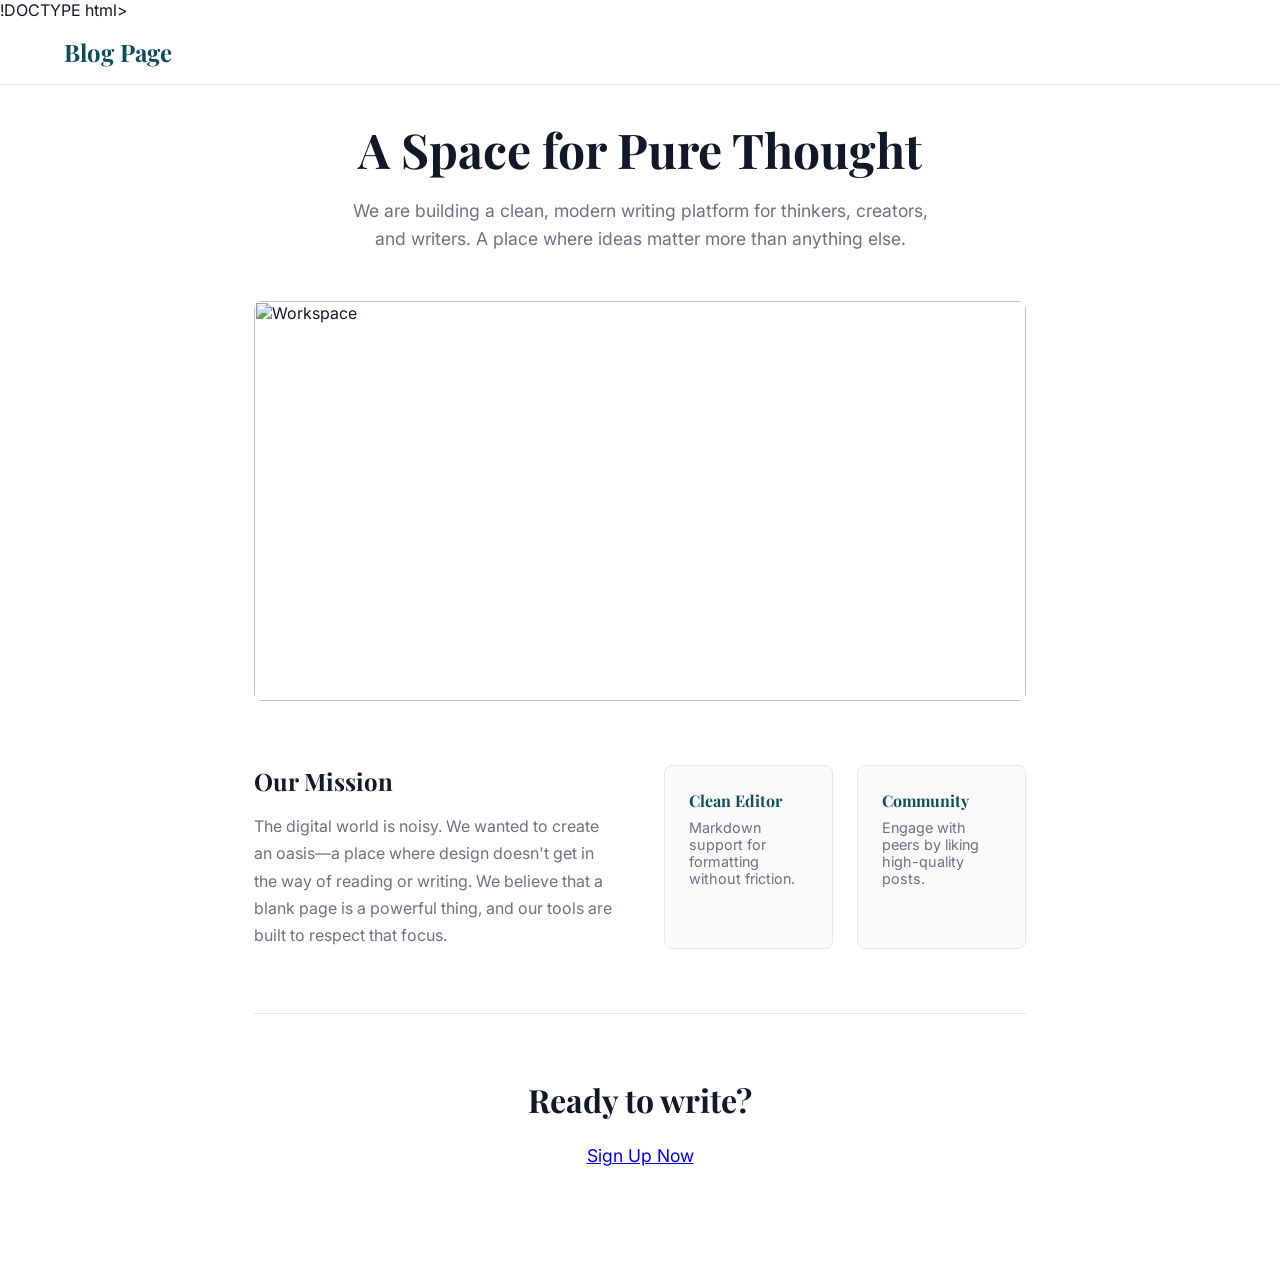
==== frontend/about.html @ 8136d5ba "authentication pages" ====
!DOCTYPE html>
<html lang="en">
<head>
    <meta charset="UTF-8">
    <meta name="viewport" content="width=device-width, initial-scale=1.0">
    <title>About - Blog Page</title>
    <link rel="stylesheet" href="css/style.css">
</head>
<body>
    <nav class="navbar">
        <a href="index.html" class="nav-brand">Blog Page</a>
        <div class="nav-links" id="nav-links">
            <!--Populated by JS ---->
        </div>
    </nav>

    <div class="container" style="max-width: 900px;">
        <div style="text-align: center; margin-bottom: 3rem;">
            <h1 style="font-size: 3rem; margin-bottom: 1rem;">A Space for Pure Thought</h1>
            <p style="color: var(--text-muted); font-size: 1.1rem; max-width: 600px; margin: 0 auto; line-height: 1.6;">
                We are building a clean, modern writing platform for thinkers, creators, and writers. A place where ideas matter more than anything else.
            </p>
        </div>

        <img src="https://images.unsplash.com/photo-1499951360447-b19be8fe80f5?ixlib=rb-4.0.3&auto=format&fit=crop&w=1200&q=80" alt="Workspace" style="width: 100%; height: 400px; object-fit: cover; border-radius: 8px; margin-bottom: 4rem;">
        
        <div style="display: grid; grid-template-columns: 1fr 1fr; gap: 3rem; margin-bottom: 4rem;">
            <div>
                <h3 style="font-size: 1.5rem; margin-bottom: 1rem;">Our Mission</h3>
                <p style="color: var(--text-muted); line-height: 1.7;">
                    The digital world is noisy. We wanted to create an oasis—a place where design doesn't get in the way of reading or writing. We believe that a blank page is a powerful thing, and our tools are built to respect that focus.
                </p>
            </div>
            <div style="display: grid; grid-template-columns: 1fr 1fr; gap: 1.5rem;">
                <div style="background: var(--bg-secondary); padding: 1.5rem; border-radius: 8px; border: 1px solid var(--border-color);">
                    <h4 style="margin-bottom: 0.5rem; color: var(--primary-color);">Clean Editor</h4>
                    <p style="font-size: 0.9rem; color: var(--text-muted);">Markdown support for formatting without friction.</p>
                </div>
                <div style="background: var(--bg-secondary); padding: 1.5rem; border-radius: 8px; border: 1px solid var(--border-color);">
                    <h4 style="margin-bottom: 0.5rem; color: var(--primary-color);">Community</h4>
                    <p style="font-size: 0.9rem; color: var(--text-muted);">Engage with peers by liking high-quality posts.</p>
                </div>
            </div>
        </div>

         <div style="text-align: center; padding: 4rem 0; border-top: 1px solid var(--border-color);">
            <h2 style="font-size: 2rem; margin-bottom: 1.5rem;">Ready to write?</h2>
            <a href="register.html" class="btn btn-primary" style="font-size: 1.1rem; padding: 0.8rem 2.5rem; border-radius: 6px;">Sign Up Now</a>
        </div>
    </div>
    
    <script src="js/api.js"></script>
    <script src="js/auth.js"></script>
    <script src="js/main.js"></script>
</body>
</html>
---- frontend/css/style.css ----
@import url('https://fonts.googleapis.com/css2?family=Inter:wght@300;400;500;600;700&family=Playfair+Display:wght@600;700&display=swap');

:root {
    --primary-color: #0f4c5c;
    --primary-hover: #0a3540;
    --bg-color: #ffffff;
    --bg-secondary: #fafafa;
    --card-bg: #ffffff;
    --text-main: #111827;
    --text-muted: #6b7280;
    --border-color: #e5e7eb;
    --danger: #ef4444;
    --success: #10b981;
}

* {
    margin: 0;
    padding: 0;
    box-sizing: border-box;
    font-family: 'Inter', sans-serif;
}

body {
    background-color: var(--bg-color);
    color: var(--text-main);
    min-height: 100vh;
    display: flex;
    flex-direction: column;
}
h1, h2, h3, h4, .nav-brand {
    font-family: 'Playfair Display', serif;
}

/* Layout */
.container {
    max-width: 1100px;
    margin: 0 auto;
    padding: 2rem 5%;
    flex: 1;
}

/* Navbar */
.navbar {
    display: flex;
    align-items: center;
    padding: 1rem 5%;
    background: var(--bg-color);
    border-bottom: 1px solid var(--border-color);
    position: sticky;
    top: 0;
    z-index: 100;
}
.nav-brand {
    flex: 1;
    font-size: 1.5rem;
    font-weight: 700;
    color: var(--primary-color);
    text-decoration: none;
    display: flex;
    align-items: center;
    gap: 0.5rem;
}

.nav-links {
    flex: 2;
    display: flex;
    align-items: center;
}

.nav-center-links {
    flex: 1;
    display: flex;
    gap: 2rem;
    justify-content: center;
}
.nav-center-links a {
    color: var(--text-muted);
    text-decoration: none;
    font-weight: 500;
    font-size: 0.95rem;
    transition: color 0.3s ease;
}

.nav-center-links a:hover, .nav-center-links a.active {
    color: var(--text-main);
}

.header-actions {
    flex: 1;
    display: flex;
    align-items: center;
    justify-content: flex-end;
    gap: 1.5rem;
}
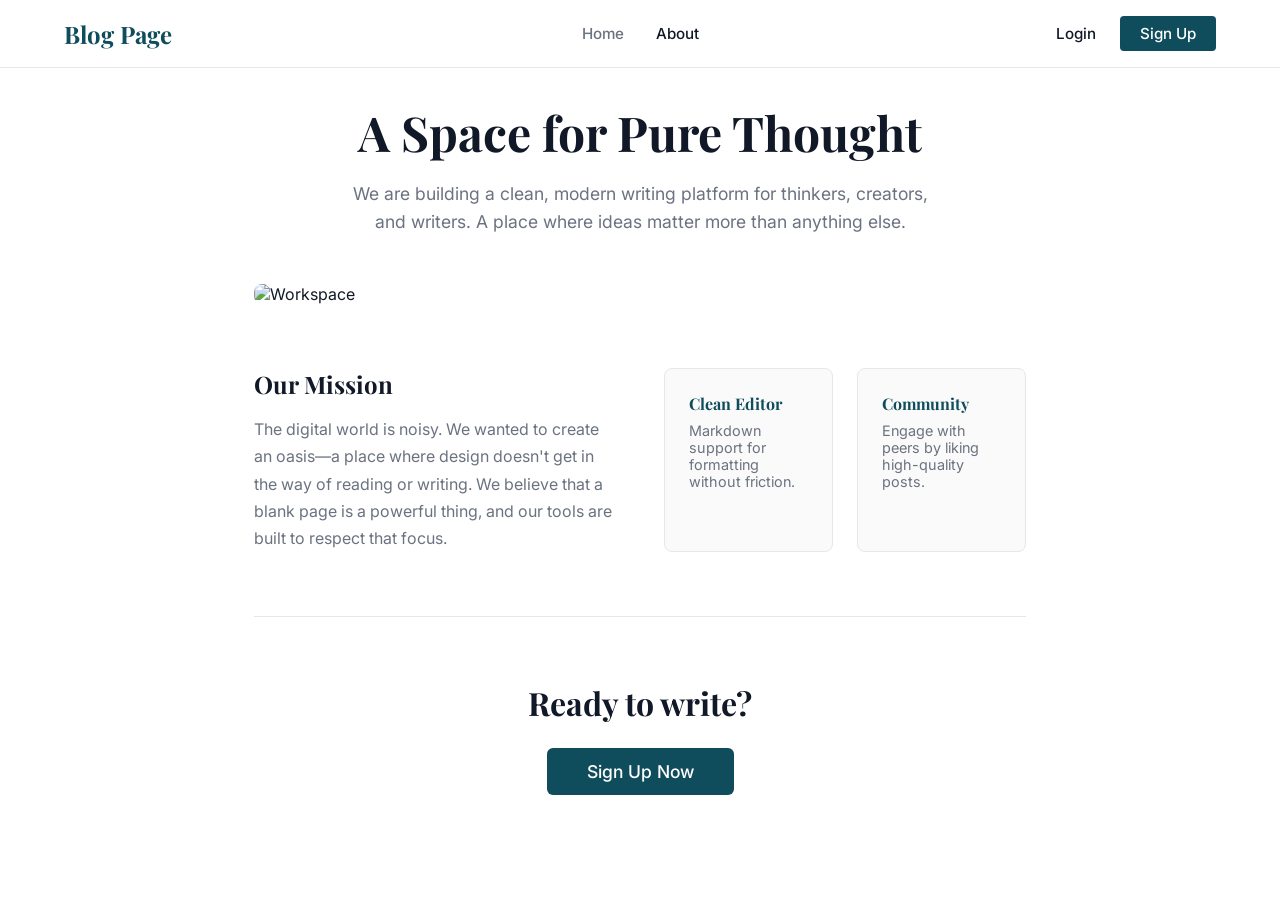
==== commit d2036353: "fix errors" ====
--- a/frontend/about.html
+++ b/frontend/about.html
@@ -1,4 +1,4 @@
-!DOCTYPE html>
+<!DOCTYPE html>
 <html lang="en">
 <head>
     <meta charset="UTF-8">
@@ -10,10 +10,10 @@
     <nav class="navbar">
         <a href="index.html" class="nav-brand">Blog Page</a>
         <div class="nav-links" id="nav-links">
-            <!--Populated by JS ---->
+            <!-- Populated by JS -->
         </div>
     </nav>
-
+    
     <div class="container" style="max-width: 900px;">
         <div style="text-align: center; margin-bottom: 3rem;">
             <h1 style="font-size: 3rem; margin-bottom: 1rem;">A Space for Pure Thought</h1>
@@ -21,7 +21,7 @@
                 We are building a clean, modern writing platform for thinkers, creators, and writers. A place where ideas matter more than anything else.
             </p>
         </div>
-
+        
         <img src="https://images.unsplash.com/photo-1499951360447-b19be8fe80f5?ixlib=rb-4.0.3&auto=format&fit=crop&w=1200&q=80" alt="Workspace" style="width: 100%; height: 400px; object-fit: cover; border-radius: 8px; margin-bottom: 4rem;">
         
         <div style="display: grid; grid-template-columns: 1fr 1fr; gap: 3rem; margin-bottom: 4rem;">
@@ -42,8 +42,8 @@
                 </div>
             </div>
         </div>
-
-         <div style="text-align: center; padding: 4rem 0; border-top: 1px solid var(--border-color);">
+        
+        <div style="text-align: center; padding: 4rem 0; border-top: 1px solid var(--border-color);">
             <h2 style="font-size: 2rem; margin-bottom: 1.5rem;">Ready to write?</h2>
             <a href="register.html" class="btn btn-primary" style="font-size: 1.1rem; padding: 0.8rem 2.5rem; border-radius: 6px;">Sign Up Now</a>
         </div>
@@ -53,4 +53,4 @@
     <script src="js/auth.js"></script>
     <script src="js/main.js"></script>
 </body>
-</html>+</html>
--- a/frontend/css/style.css
+++ b/frontend/css/style.css
@@ -27,6 +27,7 @@
     display: flex;
     flex-direction: column;
 }
+
 h1, h2, h3, h4, .nav-brand {
     font-family: 'Playfair Display', serif;
 }
@@ -50,6 +51,7 @@
     top: 0;
     z-index: 100;
 }
+
 .nav-brand {
     flex: 1;
     font-size: 1.5rem;
@@ -73,6 +75,7 @@
     gap: 2rem;
     justify-content: center;
 }
+
 .nav-center-links a {
     color: var(--text-muted);
     text-decoration: none;
@@ -91,4 +94,158 @@
     align-items: center;
     justify-content: flex-end;
     gap: 1.5rem;
-}+}
+
+/* Buttons */
+.btn {
+    padding: 0.5rem 1.25rem;
+    border-radius: 4px;
+    border: none;
+    font-weight: 500;
+    font-size: 0.95rem;
+    cursor: pointer;
+    transition: all 0.2s ease;
+    text-decoration: none;
+    display: inline-block;
+}
+
+.btn-primary {
+    background: var(--primary-color);
+    color: white;
+}
+.btn-primary:hover {
+    background: var(--primary-hover);
+}
+
+.btn-outline {
+    background: transparent;
+    color: var(--text-main);
+    border: 1px solid var(--border-color);
+}
+.btn-outline:hover {
+    border-color: var(--text-main);
+    background: var(--bg-secondary);
+}
+
+.btn-danger {
+    background: transparent;
+    color: var(--danger);
+}
+.btn-danger:hover {
+    text-decoration: underline;
+}
+
+/* Forms */
+.form-group {
+    margin-bottom: 1.2rem;
+}
+
+.form-group label {
+    display: block;
+    margin-bottom: 0.5rem;
+    font-size: 0.9rem;
+    color: var(--text-main);
+    font-weight: 500;
+}
+
+.form-control {
+    width: 100%;
+    padding: 0.75rem 1rem;
+    background: var(--bg-color);
+    border: 1px solid var(--border-color);
+    border-radius: 4px;
+    color: var(--text-main);
+    font-size: 1rem;
+    transition: all 0.2s ease;
+}
+
+.form-control:focus {
+    outline: none;
+    border-color: var(--primary-color);
+}
+
+/* Alert */
+.alert {
+    padding: 1rem;
+    border-radius: 4px;
+    margin-bottom: 1rem;
+    display: none;
+    font-size: 0.9rem;
+}
+
+.alert.error {
+    background: #fef2f2;
+    color: var(--danger);
+    border: 1px solid #fecaca;
+    display: block;
+}
+
+.alert.success {
+    background: #f0fdf4;
+    color: var(--success);
+    border: 1px solid #bbf7d0;
+    display: block;
+}
+
+/* Loader */
+.loader {
+    display: none;
+    text-align: center;
+    padding: 2rem;
+    color: var(--text-muted);
+}
+
+.loader.active {
+    display: block;
+}
+
+/* Footer */
+.site-footer {
+    background-color: var(--bg-secondary);
+    border-top: 1px solid var(--border-color);
+    padding: 2rem 5%;
+    margin-top: auto;
+}
+
+.footer-container {
+    max-width: 1100px;
+    margin: 0 auto;
+    display: flex;
+    justify-content: space-between;
+    align-items: center;
+    flex-wrap: wrap;
+    gap: 1rem;
+}
+
+.footer-logo {
+    font-family: 'Playfair Display', serif;
+    font-weight: 700;
+    font-size: 1.2rem;
+    color: var(--text-main);
+}
+
+.footer-links {
+    display: flex;
+    gap: 1.5rem;
+}
+
+.footer-links a {
+    color: var(--text-muted);
+    text-decoration: none;
+    font-size: 0.85rem;
+}
+.footer-links a:hover {
+    color: var(--text-main);
+}
+
+.footer-copy {
+    color: var(--text-muted);
+    font-size: 0.85rem;
+}
+
+/* Global Responsive */
+@media (max-width: 768px) {
+    .nav-links {
+        display: none;
+    }
+}
